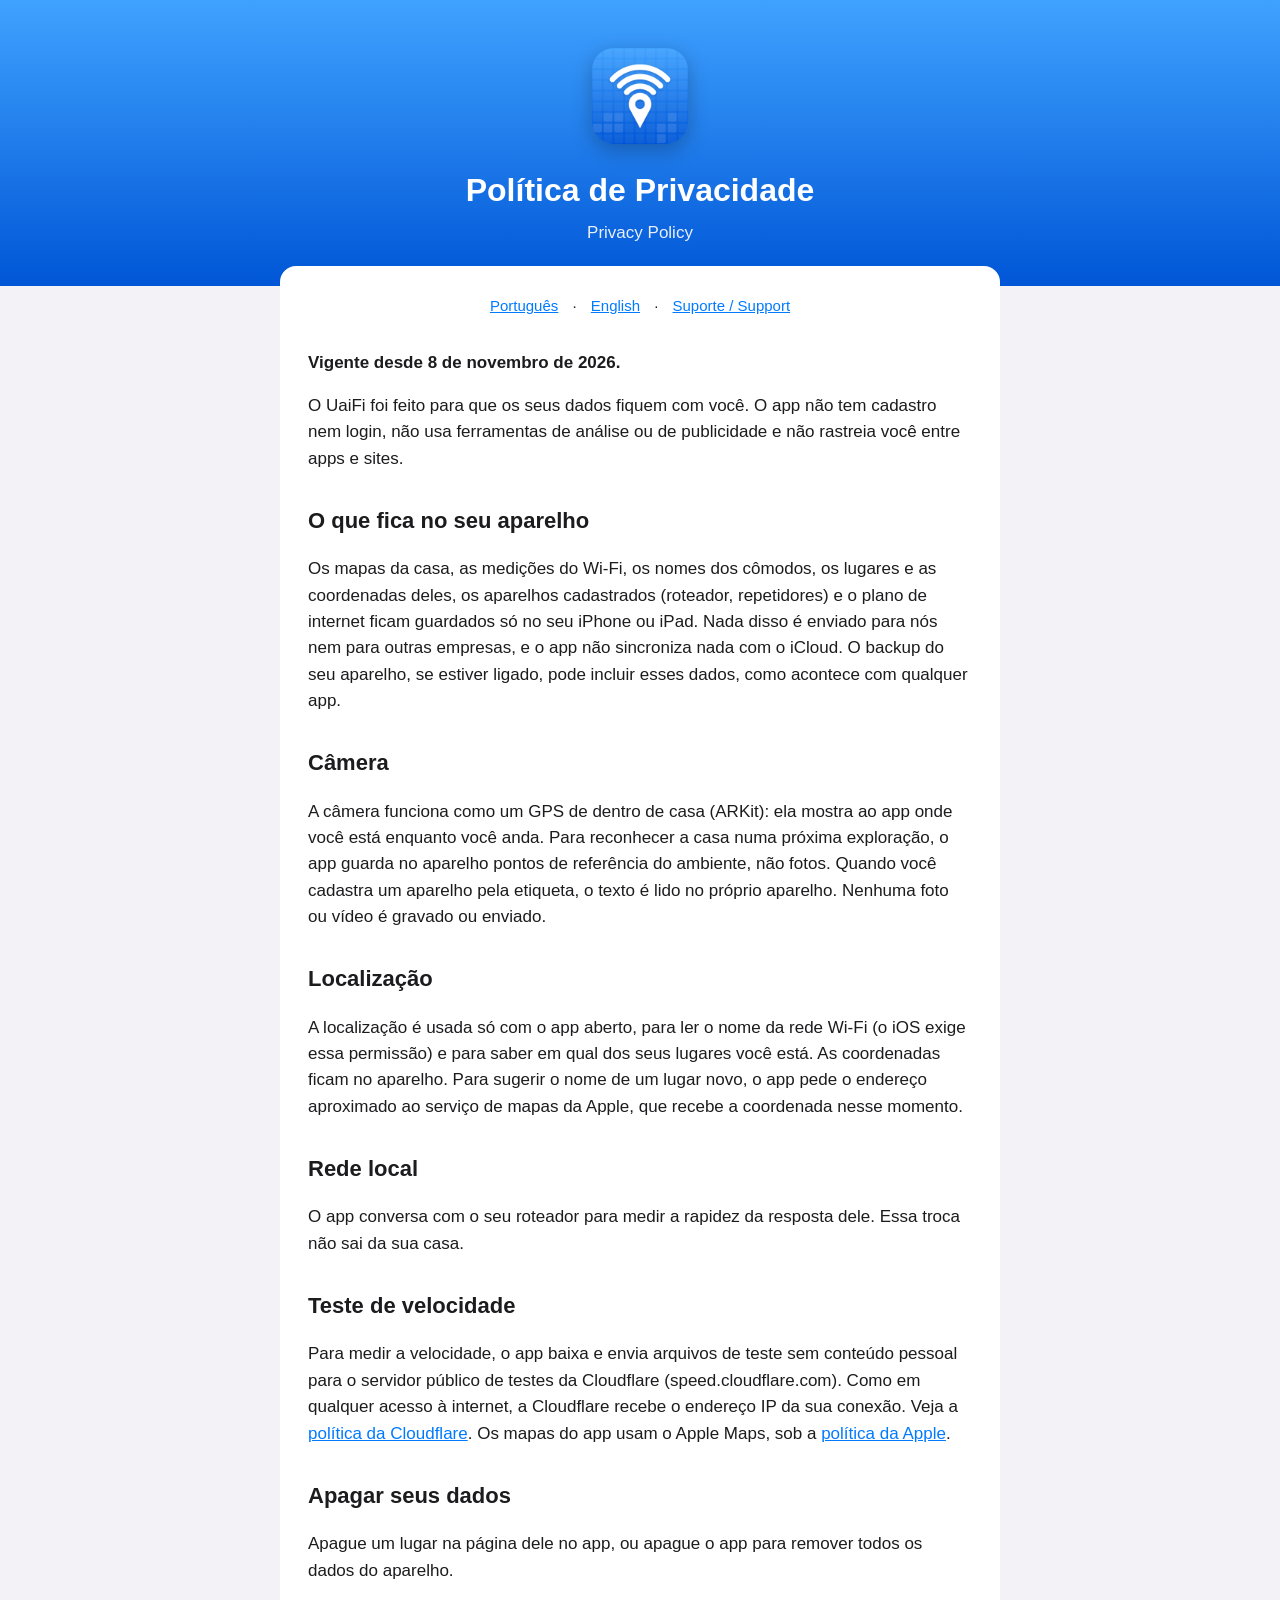
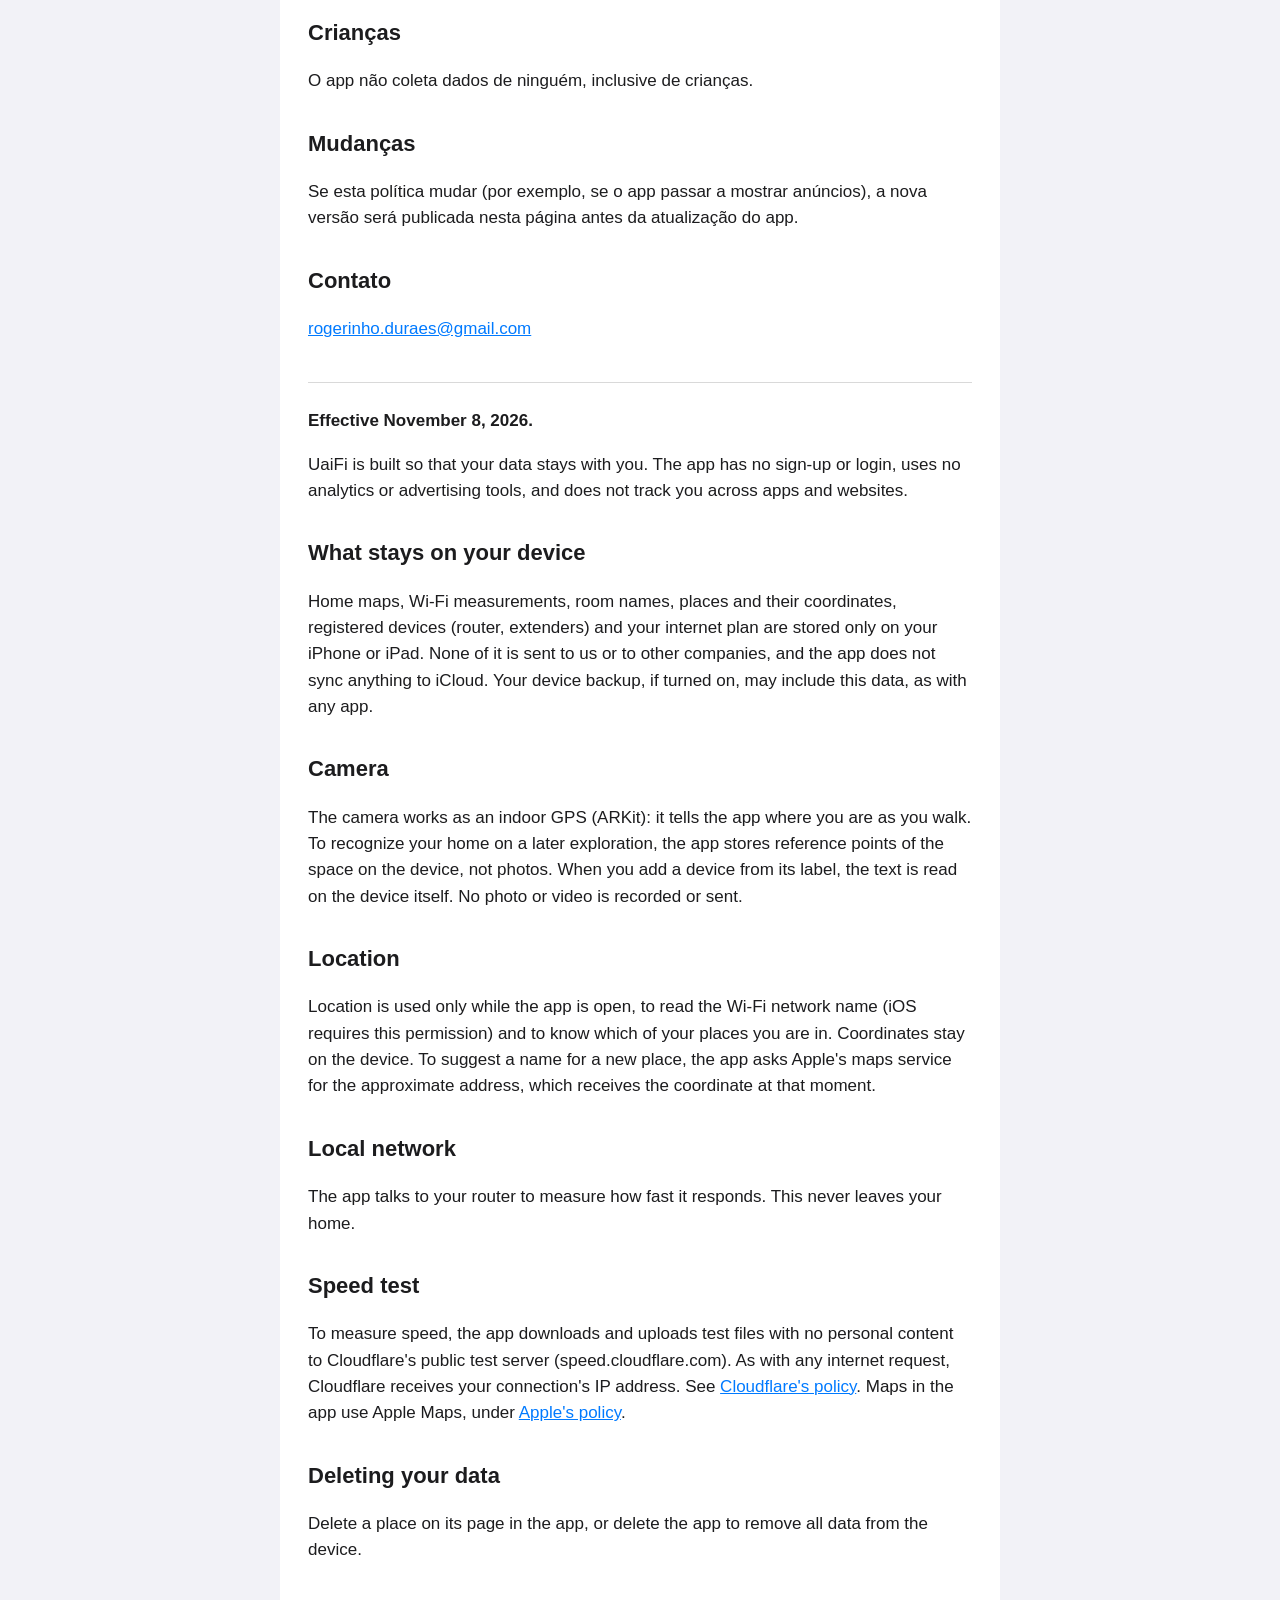
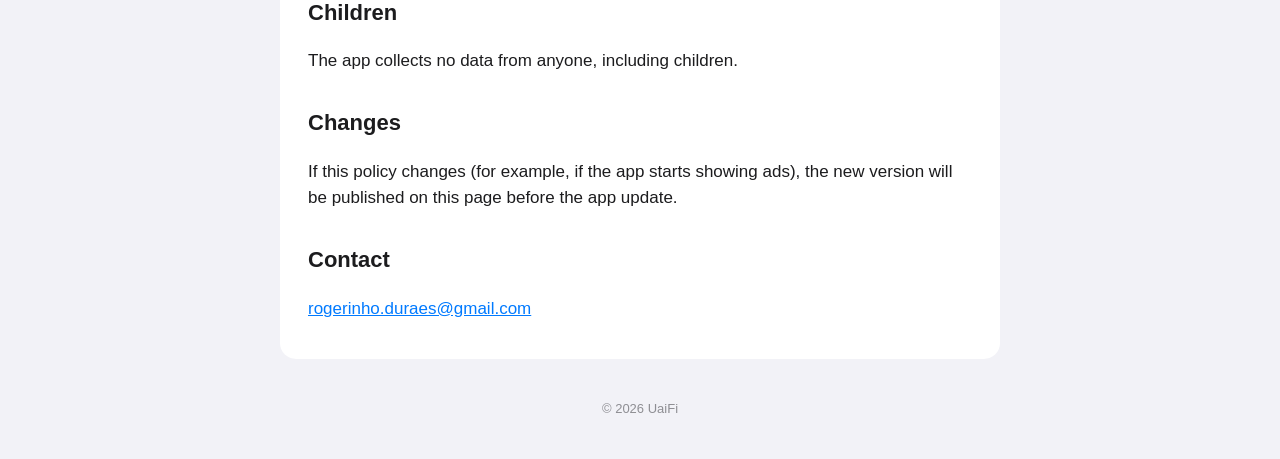
==== privacy.html @ 06cc77ce "Páginas de suporte e privacidade do UaiFi Co-Authored-By: Claude Opus 5.5 <noreply@anthropic.com>" ====
<!DOCTYPE html>
<html lang="pt-BR">
<head>
<meta charset="utf-8">
<meta name="viewport" content="width=device-width, initial-scale=1">
<title>UaiFi — Política de Privacidade</title>
<link rel="icon" href="icon.png">
<link rel="stylesheet" href="style.css">
</head>
<body>
<header>
  <img src="icon.png" alt="Ícone do UaiFi">
  <h1>Política de Privacidade</h1>
  <p>Privacy Policy</p>
</header>
<main>
  <nav><a href="#pt">Português</a> · <a href="#en">English</a> · <a href="index.html">Suporte / Support</a></nav>

  <section id="pt">
  <p><strong>Vigente desde 8 de novembro de 2026.</strong></p>
  <p>O UaiFi foi feito para que os seus dados fiquem com você. O app não tem cadastro nem login, não usa ferramentas de análise ou de publicidade e não rastreia você entre apps e sites.</p>

  <h2>O que fica no seu aparelho</h2>
  <p>Os mapas da casa, as medições do Wi-Fi, os nomes dos cômodos, os lugares e as coordenadas deles, os aparelhos cadastrados (roteador, repetidores) e o plano de internet ficam guardados só no seu iPhone ou iPad. Nada disso é enviado para nós nem para outras empresas, e o app não sincroniza nada com o iCloud. O backup do seu aparelho, se estiver ligado, pode incluir esses dados, como acontece com qualquer app.</p>

  <h2>Câmera</h2>
  <p>A câmera funciona como um GPS de dentro de casa (ARKit): ela mostra ao app onde você está enquanto você anda. Para reconhecer a casa numa próxima exploração, o app guarda no aparelho pontos de referência do ambiente, não fotos. Quando você cadastra um aparelho pela etiqueta, o texto é lido no próprio aparelho. Nenhuma foto ou vídeo é gravado ou enviado.</p>

  <h2>Localização</h2>
  <p>A localização é usada só com o app aberto, para ler o nome da rede Wi-Fi (o iOS exige essa permissão) e para saber em qual dos seus lugares você está. As coordenadas ficam no aparelho. Para sugerir o nome de um lugar novo, o app pede o endereço aproximado ao serviço de mapas da Apple, que recebe a coordenada nesse momento.</p>

  <h2>Rede local</h2>
  <p>O app conversa com o seu roteador para medir a rapidez da resposta dele. Essa troca não sai da sua casa.</p>

  <h2>Teste de velocidade</h2>
  <p>Para medir a velocidade, o app baixa e envia arquivos de teste sem conteúdo pessoal para o servidor público de testes da Cloudflare (speed.cloudflare.com). Como em qualquer acesso à internet, a Cloudflare recebe o endereço IP da sua conexão. Veja a <a href="https://www.cloudflare.com/privacypolicy/">política da Cloudflare</a>. Os mapas do app usam o Apple Maps, sob a <a href="https://www.apple.com/legal/privacy/">política da Apple</a>.</p>

  <h2>Apagar seus dados</h2>
  <p>Apague um lugar na página dele no app, ou apague o app para remover todos os dados do aparelho.</p>

  <h2>Crianças</h2>
  <p>O app não coleta dados de ninguém, inclusive de crianças.</p>

  <h2>Mudanças</h2>
  <p>Se esta política mudar (por exemplo, se o app passar a mostrar anúncios), a nova versão será publicada nesta página antes da atualização do app.</p>

  <h2>Contato</h2>
  <p><a href="mailto:rogerinho.duraes@gmail.com?subject=UaiFi%20privacidade">rogerinho.duraes@gmail.com</a></p>
  </section>

  <section id="en" class="lang" lang="en">
  <p><strong>Effective November 8, 2026.</strong></p>
  <p>UaiFi is built so that your data stays with you. The app has no sign-up or login, uses no analytics or advertising tools, and does not track you across apps and websites.</p>

  <h2>What stays on your device</h2>
  <p>Home maps, Wi-Fi measurements, room names, places and their coordinates, registered devices (router, extenders) and your internet plan are stored only on your iPhone or iPad. None of it is sent to us or to other companies, and the app does not sync anything to iCloud. Your device backup, if turned on, may include this data, as with any app.</p>

  <h2>Camera</h2>
  <p>The camera works as an indoor GPS (ARKit): it tells the app where you are as you walk. To recognize your home on a later exploration, the app stores reference points of the space on the device, not photos. When you add a device from its label, the text is read on the device itself. No photo or video is recorded or sent.</p>

  <h2>Location</h2>
  <p>Location is used only while the app is open, to read the Wi-Fi network name (iOS requires this permission) and to know which of your places you are in. Coordinates stay on the device. To suggest a name for a new place, the app asks Apple's maps service for the approximate address, which receives the coordinate at that moment.</p>

  <h2>Local network</h2>
  <p>The app talks to your router to measure how fast it responds. This never leaves your home.</p>

  <h2>Speed test</h2>
  <p>To measure speed, the app downloads and uploads test files with no personal content to Cloudflare's public test server (speed.cloudflare.com). As with any internet request, Cloudflare receives your connection's IP address. See <a href="https://www.cloudflare.com/privacypolicy/">Cloudflare's policy</a>. Maps in the app use Apple Maps, under <a href="https://www.apple.com/legal/privacy/">Apple's policy</a>.</p>

  <h2>Deleting your data</h2>
  <p>Delete a place on its page in the app, or delete the app to remove all data from the device.</p>

  <h2>Children</h2>
  <p>The app collects no data from anyone, including children.</p>

  <h2>Changes</h2>
  <p>If this policy changes (for example, if the app starts showing ads), the new version will be published on this page before the app update.</p>

  <h2>Contact</h2>
  <p><a href="mailto:rogerinho.duraes@gmail.com?subject=UaiFi%20privacy">rogerinho.duraes@gmail.com</a></p>
  </section>
</main>
<footer>© 2026 UaiFi</footer>
</body>
</html>
---- style.css ----
:root { color-scheme: light dark; --blue: #007AFF; }
* { box-sizing: border-box; }
body { margin: 0; font: 17px/1.55 -apple-system, BlinkMacSystemFont, "SF Pro Text", "Segoe UI", Roboto, sans-serif; color: #1c1c1e; background: #f2f2f7; }
@media (prefers-color-scheme: dark) { body { color: #f2f2f7; background: #000; } main { background: #1c1c1e !important; } }
header { background: linear-gradient(#40A2FF, #0056D6); color: #fff; text-align: center; padding: 48px 20px 40px; }
header img { width: 96px; height: 96px; border-radius: 22px; box-shadow: 0 6px 20px rgba(0,0,0,.25); }
header h1 { margin: 14px 0 4px; font-size: 32px; }
header p { margin: 0; opacity: .9; }
main { max-width: 720px; margin: -20px auto 40px; background: #fff; border-radius: 16px; padding: 28px 28px 20px; }
h2 { font-size: 22px; margin-top: 32px; }
h3 { font-size: 18px; margin-bottom: 4px; }
a { color: var(--blue); }
nav { text-align: center; margin: 0 0 32px; font-size: 15px; }
nav a { margin: 0 10px; }
.lang { border-top: 1px solid rgba(128,128,128,.3); margin-top: 40px; padding-top: 8px; }
footer { text-align: center; font-size: 13px; color: #8e8e93; margin-bottom: 40px; }
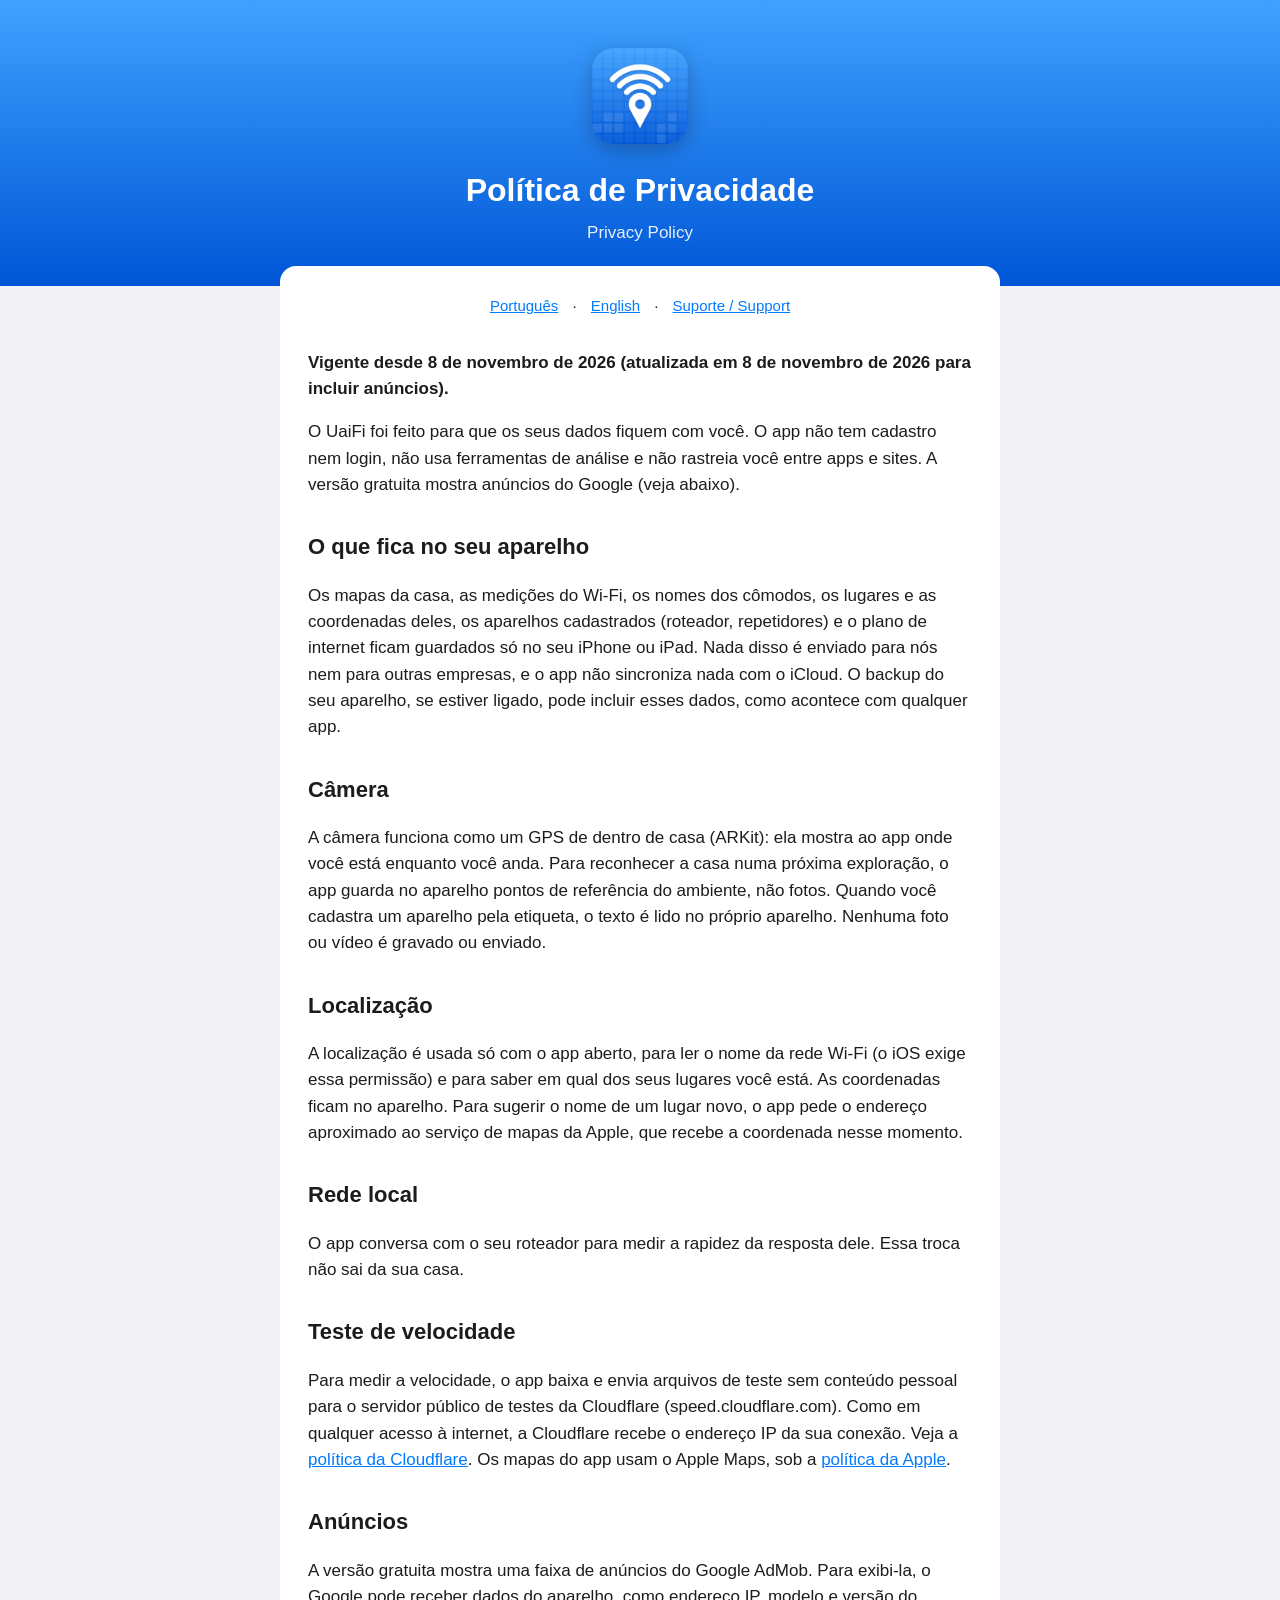
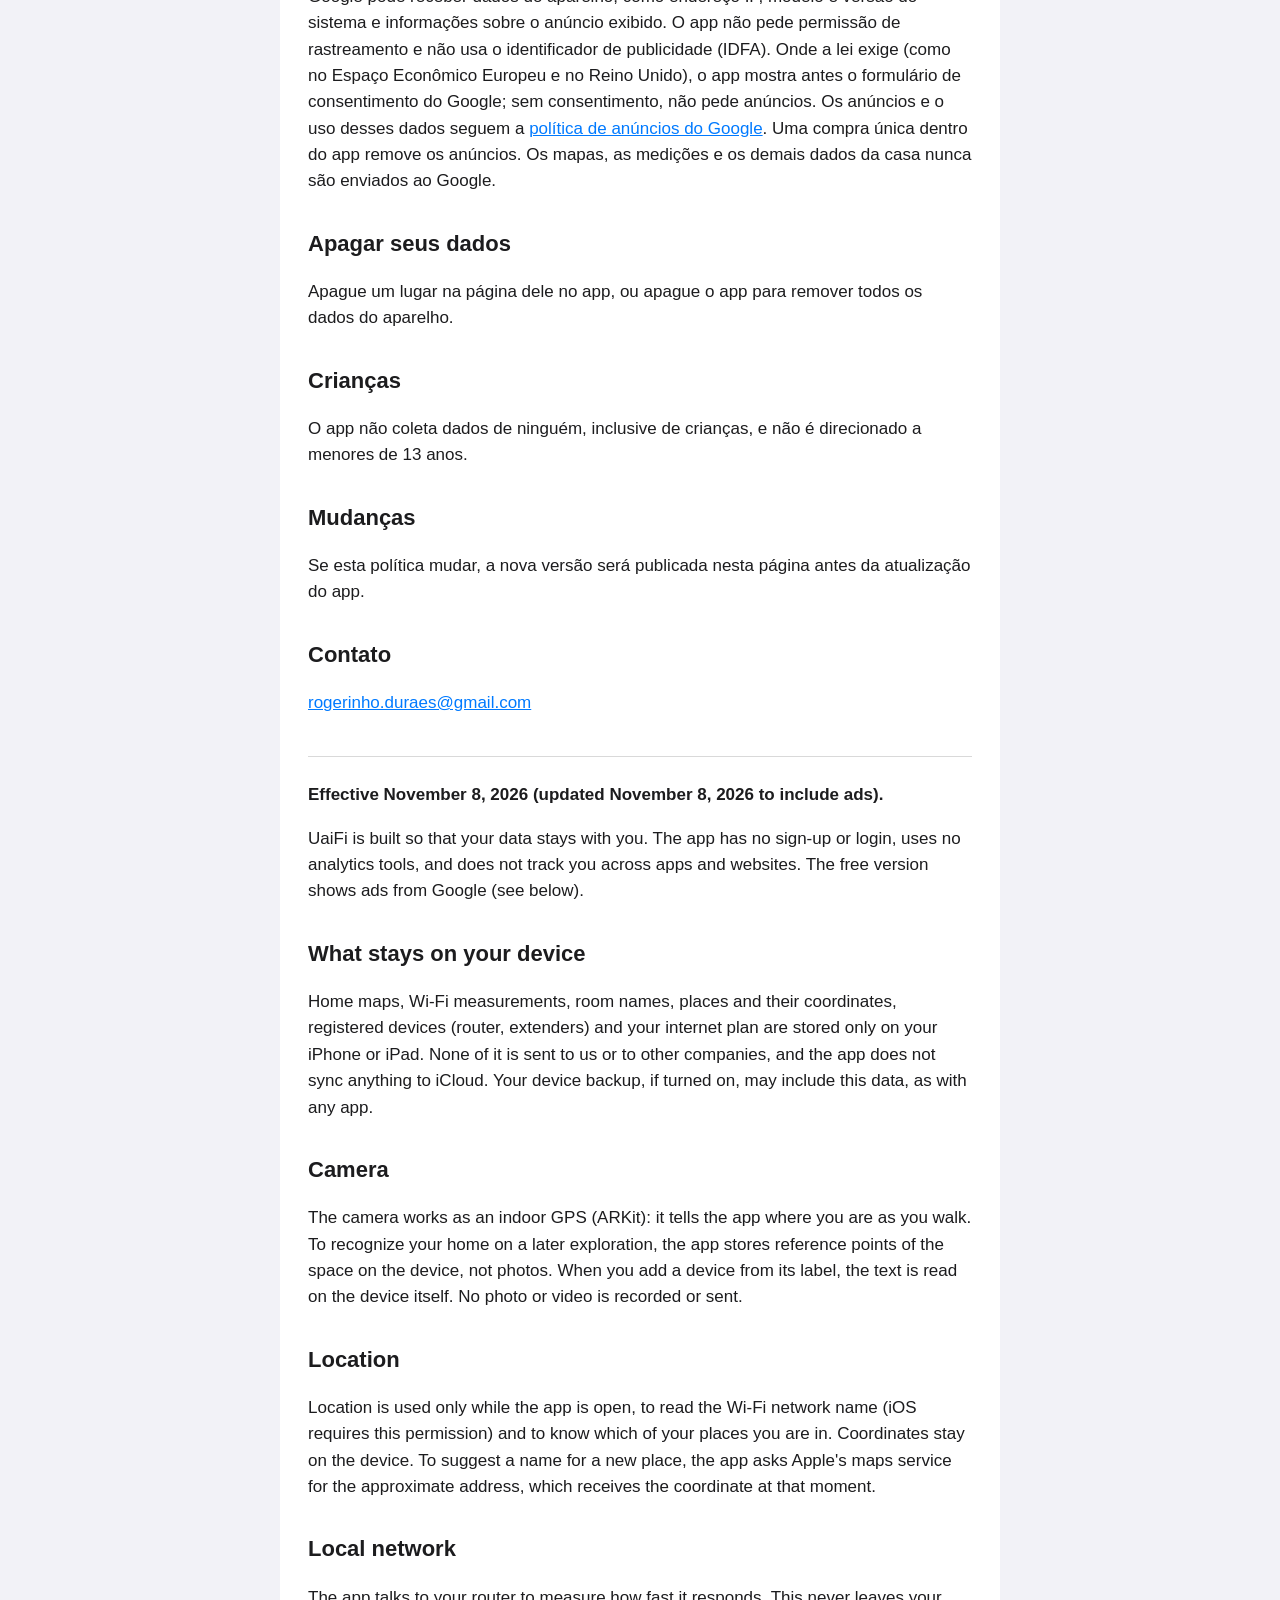
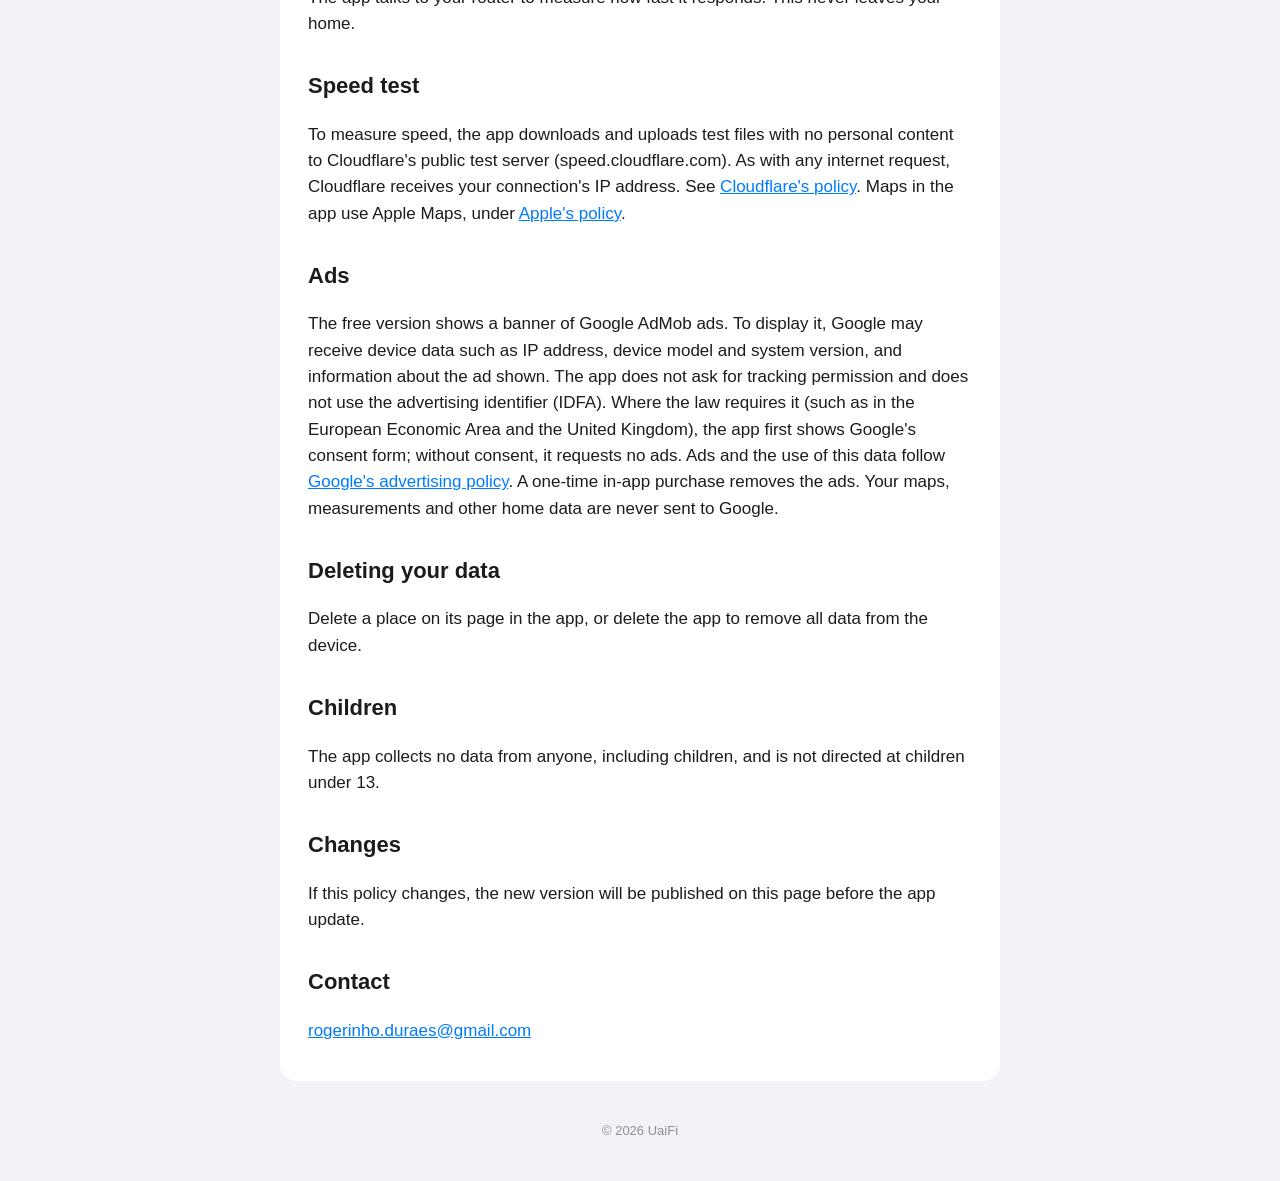
==== commit 2a665d80: "Política de privacidade: anúncios do Google AdMob Co-Authored-By: Claude Sonnet 5.5 <noreply@anthrop" ====
--- a/privacy.html
+++ b/privacy.html
@@ -17,8 +17,8 @@
   <nav><a href="#pt">Português</a> · <a href="#en">English</a> · <a href="index.html">Suporte / Support</a></nav>
 
   <section id="pt">
-  <p><strong>Vigente desde 8 de novembro de 2026.</strong></p>
-  <p>O UaiFi foi feito para que os seus dados fiquem com você. O app não tem cadastro nem login, não usa ferramentas de análise ou de publicidade e não rastreia você entre apps e sites.</p>
+  <p><strong>Vigente desde 8 de novembro de 2026 (atualizada em 8 de novembro de 2026 para incluir anúncios).</strong></p>
+  <p>O UaiFi foi feito para que os seus dados fiquem com você. O app não tem cadastro nem login, não usa ferramentas de análise e não rastreia você entre apps e sites. A versão gratuita mostra anúncios do Google (veja abaixo).</p>
 
   <h2>O que fica no seu aparelho</h2>
   <p>Os mapas da casa, as medições do Wi-Fi, os nomes dos cômodos, os lugares e as coordenadas deles, os aparelhos cadastrados (roteador, repetidores) e o plano de internet ficam guardados só no seu iPhone ou iPad. Nada disso é enviado para nós nem para outras empresas, e o app não sincroniza nada com o iCloud. O backup do seu aparelho, se estiver ligado, pode incluir esses dados, como acontece com qualquer app.</p>
@@ -35,22 +35,25 @@
   <h2>Teste de velocidade</h2>
   <p>Para medir a velocidade, o app baixa e envia arquivos de teste sem conteúdo pessoal para o servidor público de testes da Cloudflare (speed.cloudflare.com). Como em qualquer acesso à internet, a Cloudflare recebe o endereço IP da sua conexão. Veja a <a href="https://www.cloudflare.com/privacypolicy/">política da Cloudflare</a>. Os mapas do app usam o Apple Maps, sob a <a href="https://www.apple.com/legal/privacy/">política da Apple</a>.</p>
 
+  <h2>Anúncios</h2>
+  <p>A versão gratuita mostra uma faixa de anúncios do Google AdMob. Para exibi-la, o Google pode receber dados do aparelho, como endereço IP, modelo e versão do sistema e informações sobre o anúncio exibido. O app não pede permissão de rastreamento e não usa o identificador de publicidade (IDFA). Onde a lei exige (como no Espaço Econômico Europeu e no Reino Unido), o app mostra antes o formulário de consentimento do Google; sem consentimento, não pede anúncios. Os anúncios e o uso desses dados seguem a <a href="https://policies.google.com/technologies/ads">política de anúncios do Google</a>. Uma compra única dentro do app remove os anúncios. Os mapas, as medições e os demais dados da casa nunca são enviados ao Google.</p>
+
   <h2>Apagar seus dados</h2>
   <p>Apague um lugar na página dele no app, ou apague o app para remover todos os dados do aparelho.</p>
 
   <h2>Crianças</h2>
-  <p>O app não coleta dados de ninguém, inclusive de crianças.</p>
+  <p>O app não coleta dados de ninguém, inclusive de crianças, e não é direcionado a menores de 13 anos.</p>
 
   <h2>Mudanças</h2>
-  <p>Se esta política mudar (por exemplo, se o app passar a mostrar anúncios), a nova versão será publicada nesta página antes da atualização do app.</p>
+  <p>Se esta política mudar, a nova versão será publicada nesta página antes da atualização do app.</p>
 
   <h2>Contato</h2>
   <p><a href="mailto:rogerinho.duraes@gmail.com?subject=UaiFi%20privacidade">rogerinho.duraes@gmail.com</a></p>
   </section>
 
   <section id="en" class="lang" lang="en">
-  <p><strong>Effective November 8, 2026.</strong></p>
-  <p>UaiFi is built so that your data stays with you. The app has no sign-up or login, uses no analytics or advertising tools, and does not track you across apps and websites.</p>
+  <p><strong>Effective November 8, 2026 (updated November 8, 2026 to include ads).</strong></p>
+  <p>UaiFi is built so that your data stays with you. The app has no sign-up or login, uses no analytics tools, and does not track you across apps and websites. The free version shows ads from Google (see below).</p>
 
   <h2>What stays on your device</h2>
   <p>Home maps, Wi-Fi measurements, room names, places and their coordinates, registered devices (router, extenders) and your internet plan are stored only on your iPhone or iPad. None of it is sent to us or to other companies, and the app does not sync anything to iCloud. Your device backup, if turned on, may include this data, as with any app.</p>
@@ -67,14 +70,17 @@
   <h2>Speed test</h2>
   <p>To measure speed, the app downloads and uploads test files with no personal content to Cloudflare's public test server (speed.cloudflare.com). As with any internet request, Cloudflare receives your connection's IP address. See <a href="https://www.cloudflare.com/privacypolicy/">Cloudflare's policy</a>. Maps in the app use Apple Maps, under <a href="https://www.apple.com/legal/privacy/">Apple's policy</a>.</p>
 
+  <h2>Ads</h2>
+  <p>The free version shows a banner of Google AdMob ads. To display it, Google may receive device data such as IP address, device model and system version, and information about the ad shown. The app does not ask for tracking permission and does not use the advertising identifier (IDFA). Where the law requires it (such as in the European Economic Area and the United Kingdom), the app first shows Google's consent form; without consent, it requests no ads. Ads and the use of this data follow <a href="https://policies.google.com/technologies/ads">Google's advertising policy</a>. A one-time in-app purchase removes the ads. Your maps, measurements and other home data are never sent to Google.</p>
+
   <h2>Deleting your data</h2>
   <p>Delete a place on its page in the app, or delete the app to remove all data from the device.</p>
 
   <h2>Children</h2>
-  <p>The app collects no data from anyone, including children.</p>
+  <p>The app collects no data from anyone, including children, and is not directed at children under 13.</p>
 
   <h2>Changes</h2>
-  <p>If this policy changes (for example, if the app starts showing ads), the new version will be published on this page before the app update.</p>
+  <p>If this policy changes, the new version will be published on this page before the app update.</p>
 
   <h2>Contact</h2>
   <p><a href="mailto:rogerinho.duraes@gmail.com?subject=UaiFi%20privacy">rogerinho.duraes@gmail.com</a></p>
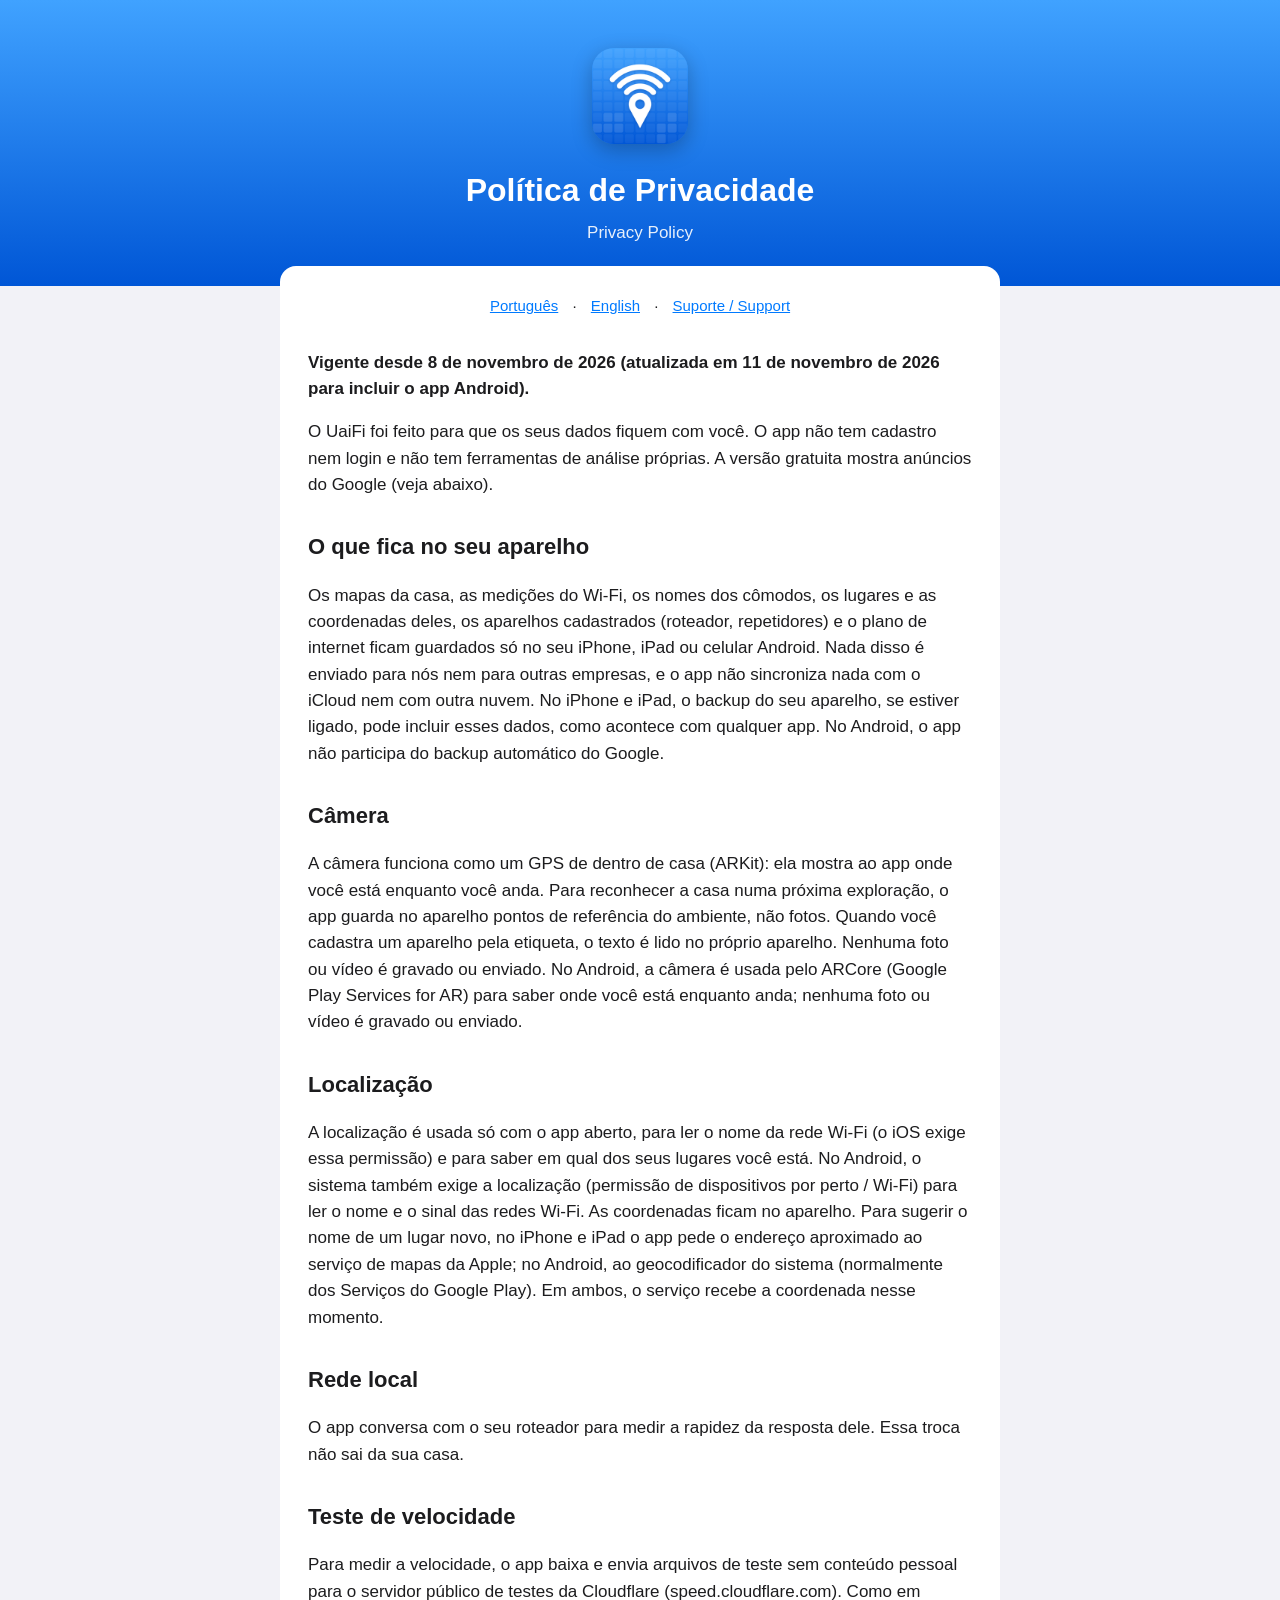
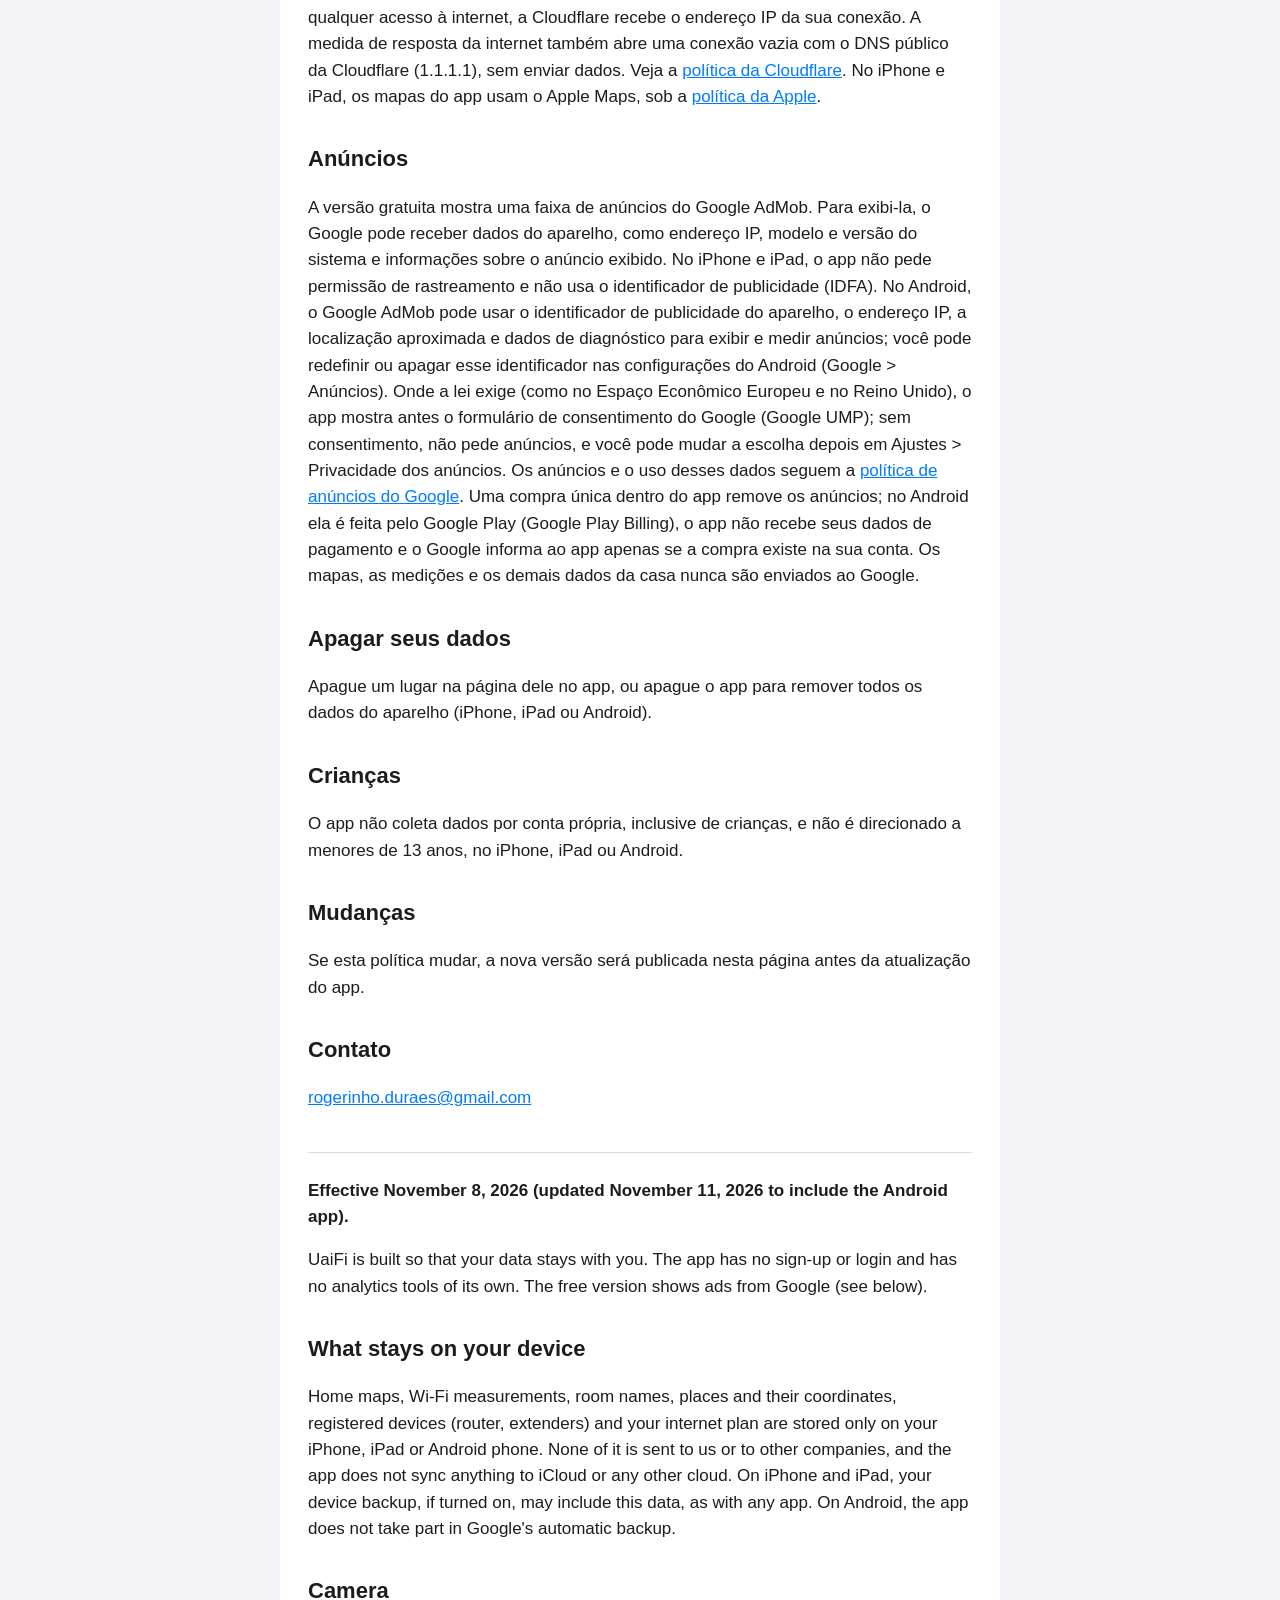
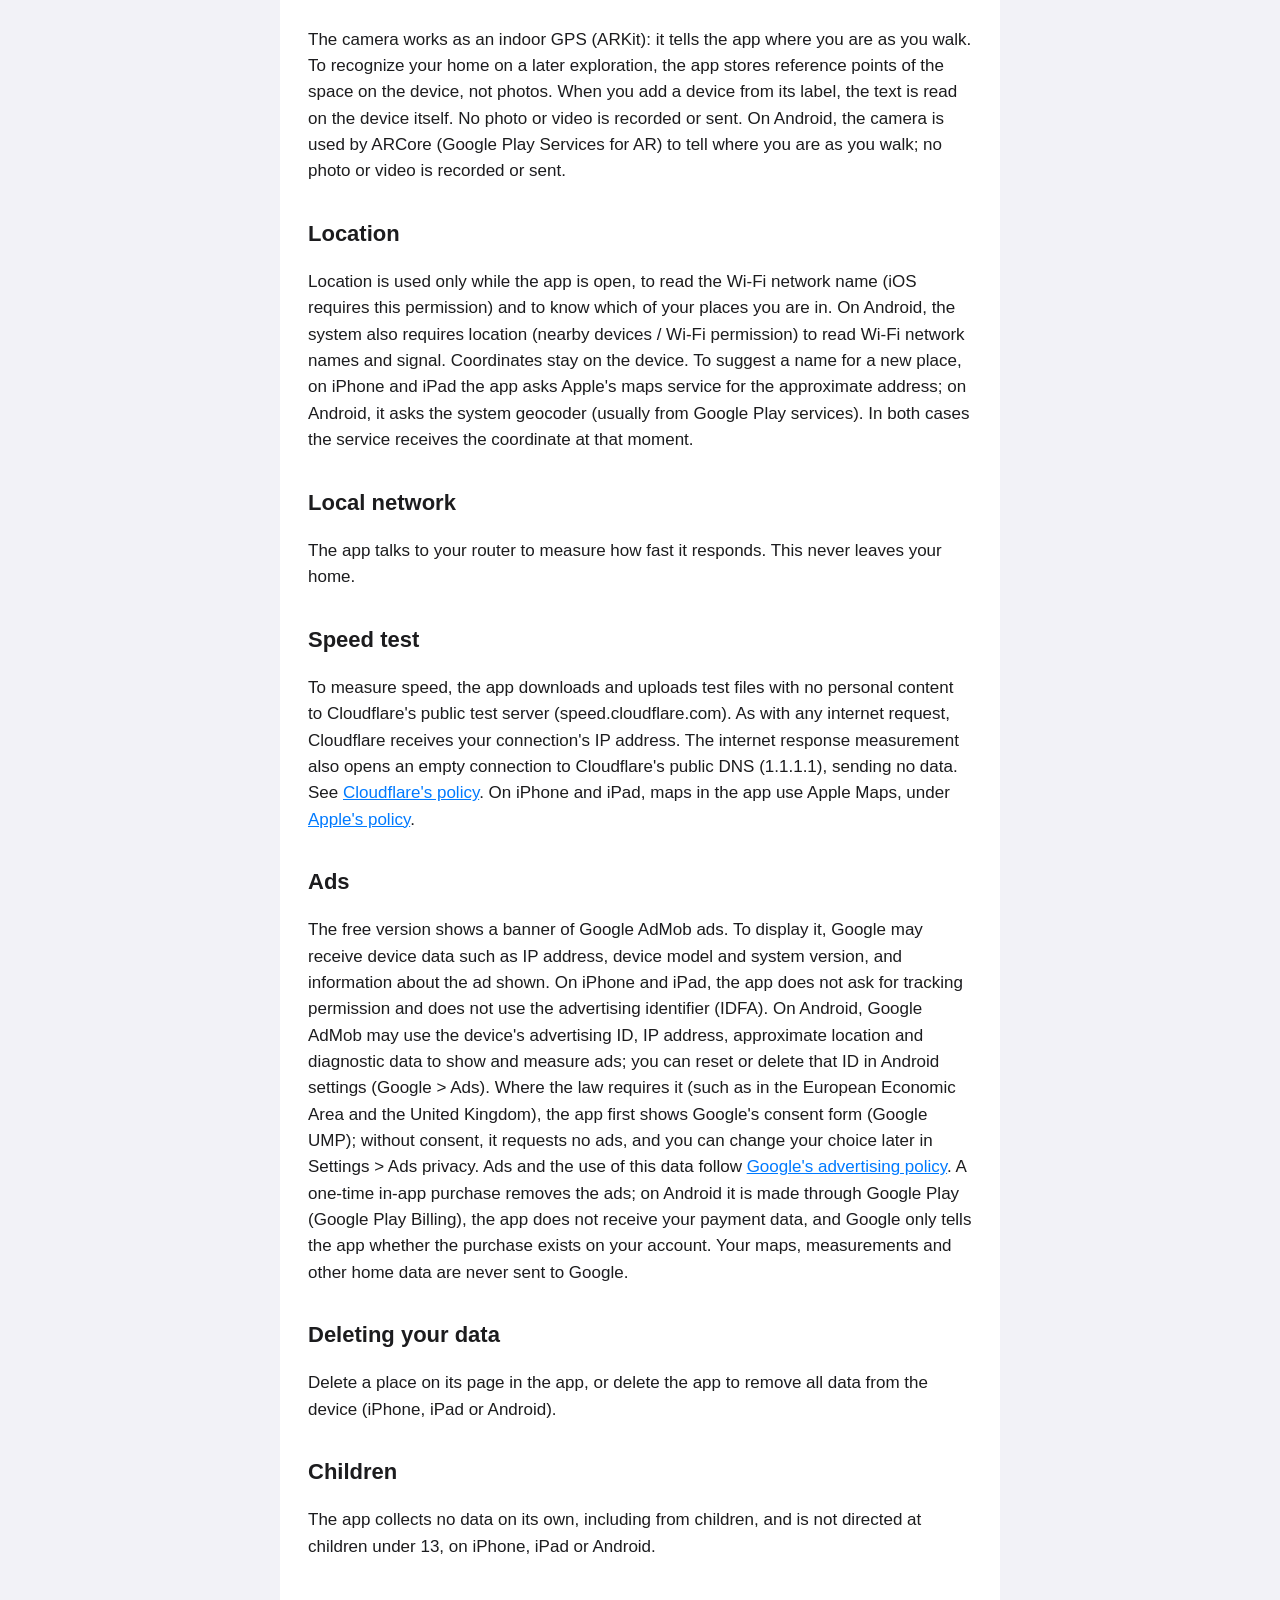
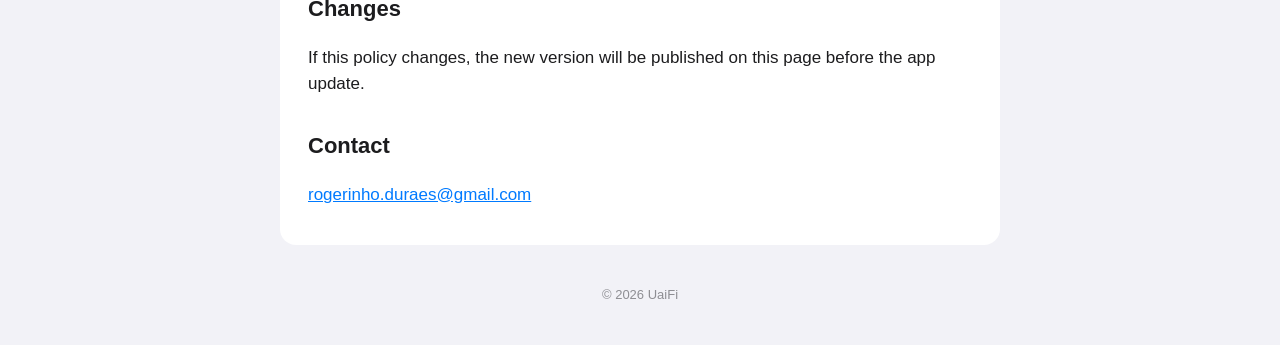
==== commit 0159e926: "privacy: incluir o app Android" ====
--- a/privacy.html
+++ b/privacy.html
@@ -17,32 +17,32 @@
   <nav><a href="#pt">Português</a> · <a href="#en">English</a> · <a href="index.html">Suporte / Support</a></nav>
 
   <section id="pt">
-  <p><strong>Vigente desde 8 de novembro de 2026 (atualizada em 8 de novembro de 2026 para incluir anúncios).</strong></p>
-  <p>O UaiFi foi feito para que os seus dados fiquem com você. O app não tem cadastro nem login, não usa ferramentas de análise e não rastreia você entre apps e sites. A versão gratuita mostra anúncios do Google (veja abaixo).</p>
+  <p><strong>Vigente desde 8 de novembro de 2026 (atualizada em 11 de novembro de 2026 para incluir o app Android).</strong></p>
+  <p>O UaiFi foi feito para que os seus dados fiquem com você. O app não tem cadastro nem login e não tem ferramentas de análise próprias. A versão gratuita mostra anúncios do Google (veja abaixo).</p>
 
   <h2>O que fica no seu aparelho</h2>
-  <p>Os mapas da casa, as medições do Wi-Fi, os nomes dos cômodos, os lugares e as coordenadas deles, os aparelhos cadastrados (roteador, repetidores) e o plano de internet ficam guardados só no seu iPhone ou iPad. Nada disso é enviado para nós nem para outras empresas, e o app não sincroniza nada com o iCloud. O backup do seu aparelho, se estiver ligado, pode incluir esses dados, como acontece com qualquer app.</p>
+  <p>Os mapas da casa, as medições do Wi-Fi, os nomes dos cômodos, os lugares e as coordenadas deles, os aparelhos cadastrados (roteador, repetidores) e o plano de internet ficam guardados só no seu iPhone, iPad ou celular Android. Nada disso é enviado para nós nem para outras empresas, e o app não sincroniza nada com o iCloud nem com outra nuvem. No iPhone e iPad, o backup do seu aparelho, se estiver ligado, pode incluir esses dados, como acontece com qualquer app. No Android, o app não participa do backup automático do Google.</p>
 
   <h2>Câmera</h2>
-  <p>A câmera funciona como um GPS de dentro de casa (ARKit): ela mostra ao app onde você está enquanto você anda. Para reconhecer a casa numa próxima exploração, o app guarda no aparelho pontos de referência do ambiente, não fotos. Quando você cadastra um aparelho pela etiqueta, o texto é lido no próprio aparelho. Nenhuma foto ou vídeo é gravado ou enviado.</p>
+  <p>A câmera funciona como um GPS de dentro de casa (ARKit): ela mostra ao app onde você está enquanto você anda. Para reconhecer a casa numa próxima exploração, o app guarda no aparelho pontos de referência do ambiente, não fotos. Quando você cadastra um aparelho pela etiqueta, o texto é lido no próprio aparelho. Nenhuma foto ou vídeo é gravado ou enviado. No Android, a câmera é usada pelo ARCore (Google Play Services for AR) para saber onde você está enquanto anda; nenhuma foto ou vídeo é gravado ou enviado.</p>
 
   <h2>Localização</h2>
-  <p>A localização é usada só com o app aberto, para ler o nome da rede Wi-Fi (o iOS exige essa permissão) e para saber em qual dos seus lugares você está. As coordenadas ficam no aparelho. Para sugerir o nome de um lugar novo, o app pede o endereço aproximado ao serviço de mapas da Apple, que recebe a coordenada nesse momento.</p>
+  <p>A localização é usada só com o app aberto, para ler o nome da rede Wi-Fi (o iOS exige essa permissão) e para saber em qual dos seus lugares você está. No Android, o sistema também exige a localização (permissão de dispositivos por perto / Wi-Fi) para ler o nome e o sinal das redes Wi-Fi. As coordenadas ficam no aparelho. Para sugerir o nome de um lugar novo, no iPhone e iPad o app pede o endereço aproximado ao serviço de mapas da Apple; no Android, ao geocodificador do sistema (normalmente dos Serviços do Google Play). Em ambos, o serviço recebe a coordenada nesse momento.</p>
 
   <h2>Rede local</h2>
   <p>O app conversa com o seu roteador para medir a rapidez da resposta dele. Essa troca não sai da sua casa.</p>
 
   <h2>Teste de velocidade</h2>
-  <p>Para medir a velocidade, o app baixa e envia arquivos de teste sem conteúdo pessoal para o servidor público de testes da Cloudflare (speed.cloudflare.com). Como em qualquer acesso à internet, a Cloudflare recebe o endereço IP da sua conexão. Veja a <a href="https://www.cloudflare.com/privacypolicy/">política da Cloudflare</a>. Os mapas do app usam o Apple Maps, sob a <a href="https://www.apple.com/legal/privacy/">política da Apple</a>.</p>
+  <p>Para medir a velocidade, o app baixa e envia arquivos de teste sem conteúdo pessoal para o servidor público de testes da Cloudflare (speed.cloudflare.com). Como em qualquer acesso à internet, a Cloudflare recebe o endereço IP da sua conexão. A medida de resposta da internet também abre uma conexão vazia com o DNS público da Cloudflare (1.1.1.1), sem enviar dados. Veja a <a href="https://www.cloudflare.com/privacypolicy/">política da Cloudflare</a>. No iPhone e iPad, os mapas do app usam o Apple Maps, sob a <a href="https://www.apple.com/legal/privacy/">política da Apple</a>.</p>
 
   <h2>Anúncios</h2>
-  <p>A versão gratuita mostra uma faixa de anúncios do Google AdMob. Para exibi-la, o Google pode receber dados do aparelho, como endereço IP, modelo e versão do sistema e informações sobre o anúncio exibido. O app não pede permissão de rastreamento e não usa o identificador de publicidade (IDFA). Onde a lei exige (como no Espaço Econômico Europeu e no Reino Unido), o app mostra antes o formulário de consentimento do Google; sem consentimento, não pede anúncios. Os anúncios e o uso desses dados seguem a <a href="https://policies.google.com/technologies/ads">política de anúncios do Google</a>. Uma compra única dentro do app remove os anúncios. Os mapas, as medições e os demais dados da casa nunca são enviados ao Google.</p>
+  <p>A versão gratuita mostra uma faixa de anúncios do Google AdMob. Para exibi-la, o Google pode receber dados do aparelho, como endereço IP, modelo e versão do sistema e informações sobre o anúncio exibido. No iPhone e iPad, o app não pede permissão de rastreamento e não usa o identificador de publicidade (IDFA). No Android, o Google AdMob pode usar o identificador de publicidade do aparelho, o endereço IP, a localização aproximada e dados de diagnóstico para exibir e medir anúncios; você pode redefinir ou apagar esse identificador nas configurações do Android (Google > Anúncios). Onde a lei exige (como no Espaço Econômico Europeu e no Reino Unido), o app mostra antes o formulário de consentimento do Google (Google UMP); sem consentimento, não pede anúncios, e você pode mudar a escolha depois em Ajustes > Privacidade dos anúncios. Os anúncios e o uso desses dados seguem a <a href="https://policies.google.com/technologies/ads">política de anúncios do Google</a>. Uma compra única dentro do app remove os anúncios; no Android ela é feita pelo Google Play (Google Play Billing), o app não recebe seus dados de pagamento e o Google informa ao app apenas se a compra existe na sua conta. Os mapas, as medições e os demais dados da casa nunca são enviados ao Google.</p>
 
   <h2>Apagar seus dados</h2>
-  <p>Apague um lugar na página dele no app, ou apague o app para remover todos os dados do aparelho.</p>
+  <p>Apague um lugar na página dele no app, ou apague o app para remover todos os dados do aparelho (iPhone, iPad ou Android).</p>
 
   <h2>Crianças</h2>
-  <p>O app não coleta dados de ninguém, inclusive de crianças, e não é direcionado a menores de 13 anos.</p>
+  <p>O app não coleta dados por conta própria, inclusive de crianças, e não é direcionado a menores de 13 anos, no iPhone, iPad ou Android.</p>
 
   <h2>Mudanças</h2>
   <p>Se esta política mudar, a nova versão será publicada nesta página antes da atualização do app.</p>
@@ -52,32 +52,32 @@
   </section>
 
   <section id="en" class="lang" lang="en">
-  <p><strong>Effective November 8, 2026 (updated November 8, 2026 to include ads).</strong></p>
-  <p>UaiFi is built so that your data stays with you. The app has no sign-up or login, uses no analytics tools, and does not track you across apps and websites. The free version shows ads from Google (see below).</p>
+  <p><strong>Effective November 8, 2026 (updated November 11, 2026 to include the Android app).</strong></p>
+  <p>UaiFi is built so that your data stays with you. The app has no sign-up or login and has no analytics tools of its own. The free version shows ads from Google (see below).</p>
 
   <h2>What stays on your device</h2>
-  <p>Home maps, Wi-Fi measurements, room names, places and their coordinates, registered devices (router, extenders) and your internet plan are stored only on your iPhone or iPad. None of it is sent to us or to other companies, and the app does not sync anything to iCloud. Your device backup, if turned on, may include this data, as with any app.</p>
+  <p>Home maps, Wi-Fi measurements, room names, places and their coordinates, registered devices (router, extenders) and your internet plan are stored only on your iPhone, iPad or Android phone. None of it is sent to us or to other companies, and the app does not sync anything to iCloud or any other cloud. On iPhone and iPad, your device backup, if turned on, may include this data, as with any app. On Android, the app does not take part in Google's automatic backup.</p>
 
   <h2>Camera</h2>
-  <p>The camera works as an indoor GPS (ARKit): it tells the app where you are as you walk. To recognize your home on a later exploration, the app stores reference points of the space on the device, not photos. When you add a device from its label, the text is read on the device itself. No photo or video is recorded or sent.</p>
+  <p>The camera works as an indoor GPS (ARKit): it tells the app where you are as you walk. To recognize your home on a later exploration, the app stores reference points of the space on the device, not photos. When you add a device from its label, the text is read on the device itself. No photo or video is recorded or sent. On Android, the camera is used by ARCore (Google Play Services for AR) to tell where you are as you walk; no photo or video is recorded or sent.</p>
 
   <h2>Location</h2>
-  <p>Location is used only while the app is open, to read the Wi-Fi network name (iOS requires this permission) and to know which of your places you are in. Coordinates stay on the device. To suggest a name for a new place, the app asks Apple's maps service for the approximate address, which receives the coordinate at that moment.</p>
+  <p>Location is used only while the app is open, to read the Wi-Fi network name (iOS requires this permission) and to know which of your places you are in. On Android, the system also requires location (nearby devices / Wi-Fi permission) to read Wi-Fi network names and signal. Coordinates stay on the device. To suggest a name for a new place, on iPhone and iPad the app asks Apple's maps service for the approximate address; on Android, it asks the system geocoder (usually from Google Play services). In both cases the service receives the coordinate at that moment.</p>
 
   <h2>Local network</h2>
   <p>The app talks to your router to measure how fast it responds. This never leaves your home.</p>
 
   <h2>Speed test</h2>
-  <p>To measure speed, the app downloads and uploads test files with no personal content to Cloudflare's public test server (speed.cloudflare.com). As with any internet request, Cloudflare receives your connection's IP address. See <a href="https://www.cloudflare.com/privacypolicy/">Cloudflare's policy</a>. Maps in the app use Apple Maps, under <a href="https://www.apple.com/legal/privacy/">Apple's policy</a>.</p>
+  <p>To measure speed, the app downloads and uploads test files with no personal content to Cloudflare's public test server (speed.cloudflare.com). As with any internet request, Cloudflare receives your connection's IP address. The internet response measurement also opens an empty connection to Cloudflare's public DNS (1.1.1.1), sending no data. See <a href="https://www.cloudflare.com/privacypolicy/">Cloudflare's policy</a>. On iPhone and iPad, maps in the app use Apple Maps, under <a href="https://www.apple.com/legal/privacy/">Apple's policy</a>.</p>
 
   <h2>Ads</h2>
-  <p>The free version shows a banner of Google AdMob ads. To display it, Google may receive device data such as IP address, device model and system version, and information about the ad shown. The app does not ask for tracking permission and does not use the advertising identifier (IDFA). Where the law requires it (such as in the European Economic Area and the United Kingdom), the app first shows Google's consent form; without consent, it requests no ads. Ads and the use of this data follow <a href="https://policies.google.com/technologies/ads">Google's advertising policy</a>. A one-time in-app purchase removes the ads. Your maps, measurements and other home data are never sent to Google.</p>
+  <p>The free version shows a banner of Google AdMob ads. To display it, Google may receive device data such as IP address, device model and system version, and information about the ad shown. On iPhone and iPad, the app does not ask for tracking permission and does not use the advertising identifier (IDFA). On Android, Google AdMob may use the device's advertising ID, IP address, approximate location and diagnostic data to show and measure ads; you can reset or delete that ID in Android settings (Google > Ads). Where the law requires it (such as in the European Economic Area and the United Kingdom), the app first shows Google's consent form (Google UMP); without consent, it requests no ads, and you can change your choice later in Settings > Ads privacy. Ads and the use of this data follow <a href="https://policies.google.com/technologies/ads">Google's advertising policy</a>. A one-time in-app purchase removes the ads; on Android it is made through Google Play (Google Play Billing), the app does not receive your payment data, and Google only tells the app whether the purchase exists on your account. Your maps, measurements and other home data are never sent to Google.</p>
 
   <h2>Deleting your data</h2>
-  <p>Delete a place on its page in the app, or delete the app to remove all data from the device.</p>
+  <p>Delete a place on its page in the app, or delete the app to remove all data from the device (iPhone, iPad or Android).</p>
 
   <h2>Children</h2>
-  <p>The app collects no data from anyone, including children, and is not directed at children under 13.</p>
+  <p>The app collects no data on its own, including from children, and is not directed at children under 13, on iPhone, iPad or Android.</p>
 
   <h2>Changes</h2>
   <p>If this policy changes, the new version will be published on this page before the app update.</p>
